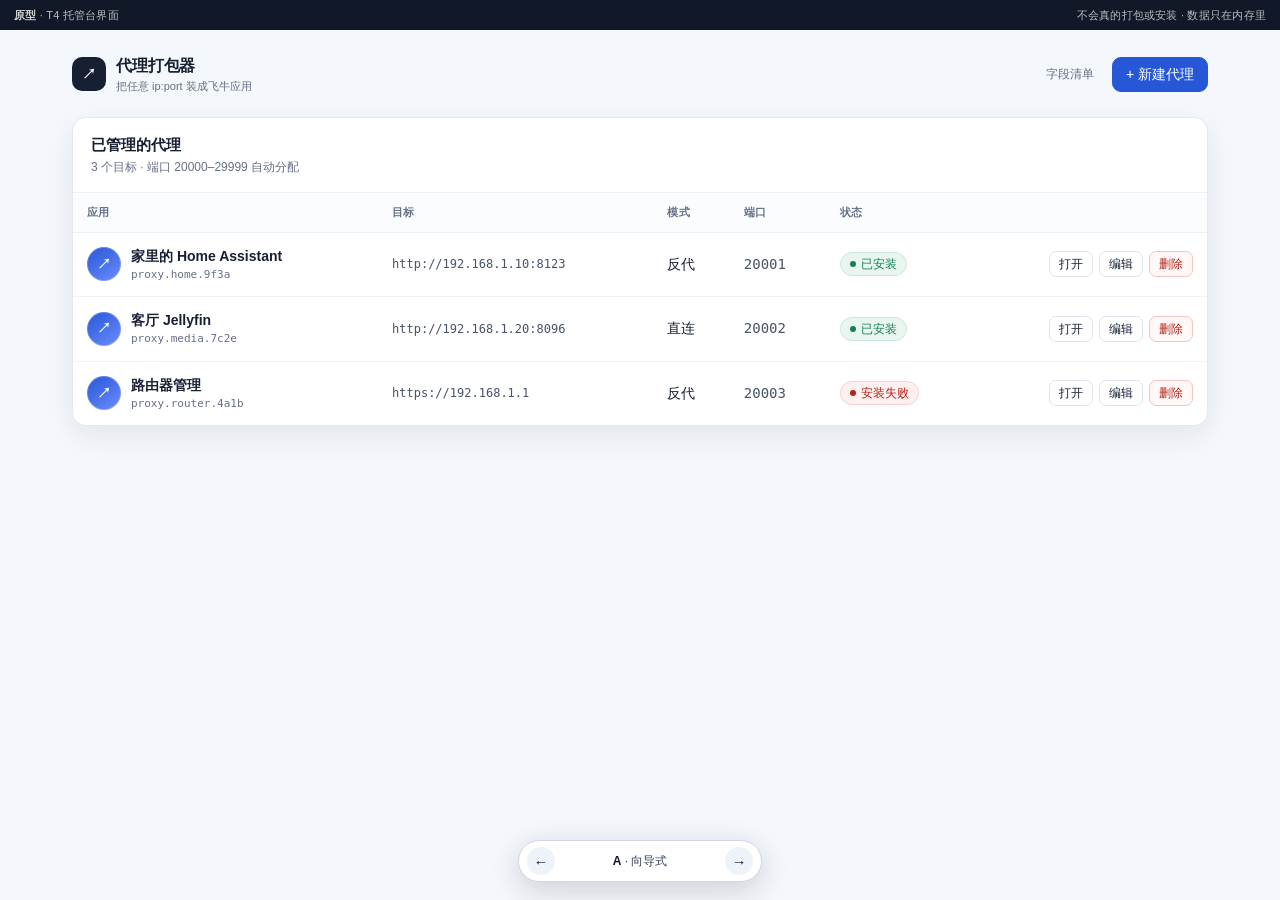
==== prototypes/t4-admin-ui/index.html @ 7cbc6677 "prototype(admin-ui): T4 clickable wireframes" ====
<!doctype html>
<html lang="zh-CN">
<head>
<meta charset="utf-8">
<meta name="viewport" content="width=device-width, initial-scale=1">
<title>T4 · 托管台界面原型</title>
<style>
  :root {
    --ink: #172033;
    --muted: #667085;
    --line: #dfe4ec;
    --blue: #2557d6;
    --blue-soft: #eaf0ff;
    --green: #157f5b;
    --green-soft: #e8f6ef;
    --red: #b42318;
    --red-soft: #fef0ef;
    --amber: #9a6700;
    --amber-soft: #fff7e0;
    --paper: #f7f4ed;
    --radius: 12px;
    --shadow: 0 10px 30px rgba(23, 32, 51, .08);
  }
  * { box-sizing: border-box; }
  html, body { margin: 0; padding: 0; }
  body {
    font-family: -apple-system, BlinkMacSystemFont, "Segoe UI", "PingFang SC", "Microsoft YaHei", sans-serif;
    color: var(--ink);
    background: #f4f7fb;
    padding-top: 30px;
    padding-bottom: 72px;
    font-size: 14px;
    line-height: 1.5;
  }
  button, input, textarea, select { font: inherit; }
  button { cursor: pointer; }
  a { color: var(--blue); }
  .proto-ribbon {
    position: fixed; top: 0; left: 0; right: 0; height: 30px; z-index: 70;
    display: flex; align-items: center; justify-content: space-between;
    padding: 0 14px; background: #111827; color: #e5e7eb;
    font-size: 11px; letter-spacing: .02em;
  }
  .proto-ribbon b { color: #fff; font-weight: 600; }
  .proto-ribbon span { opacity: .8; }
  .icon-preview {
    display: inline-flex; align-items: center; justify-content: center;
    border-radius: 18px; color: #fff; font-weight: 800; font-size: 28px;
    background: linear-gradient(145deg, #2557d6, #6d8cff);
    box-shadow: inset 0 0 0 1px rgba(255,255,255,.22);
    flex: 0 0 auto;
  }
  .status {
    display: inline-flex; align-items: center; gap: 5px;
    border-radius: 999px; padding: 2px 9px; font-size: 12px; white-space: nowrap;
    border: 1px solid transparent;
  }
  .status::before { content: ""; width: 6px; height: 6px; border-radius: 50%; background: currentColor; }
  .status.installed { color: var(--green); background: var(--green-soft); border-color: #c9ead9; }
  .status.generated { color: var(--blue); background: var(--blue-soft); border-color: #d4e0ff; }
  .status.failed { color: var(--red); background: var(--red-soft); border-color: #f6d2cf; }
  .status.running { color: var(--amber); background: var(--amber-soft); border-color: #f1dfa7; }
  .status.uninstalled { color: var(--muted); background: #f1f3f7; border-color: #e1e5ec; }
  .btn {
    display: inline-flex; align-items: center; justify-content: center; gap: 6px;
    border: 1px solid var(--line); background: #fff; color: var(--ink);
    border-radius: 9px; padding: 8px 13px; line-height: 1.2; white-space: nowrap;
  }
  .btn:hover { border-color: #b9c2d2; background: #fafbfe; }
  .btn.primary { background: var(--blue); border-color: var(--blue); color: #fff; }
  .btn.primary:hover { background: #1d47b3; }
  .btn.danger { color: var(--red); border-color: #f3c4c0; background: #fff8f7; }
  .btn.ghost { border-color: transparent; background: transparent; color: var(--muted); }
  .btn.small { padding: 5px 9px; font-size: 12px; border-radius: 7px; }
  .btn:disabled { opacity: .45; cursor: not-allowed; }
  .field { display: flex; flex-direction: column; gap: 6px; margin-bottom: 18px; }
  .field-label { font-size: 13px; font-weight: 650; color: #263248; display: flex; align-items: center; gap: 6px; }
  .field-label em { font-style: normal; font-size: 10px; color: var(--red); background: var(--red-soft); padding: 1px 5px; border-radius: 4px; font-weight: 500; }
  .field-help { font-size: 12px; color: var(--muted); line-height: 1.45; }
  .field-error { font-size: 12px; color: var(--red); line-height: 1.45; }
  .field input[type="text"], .field input[type="search"], .field textarea, .field select {
    width: 100%; border: 1px solid var(--line); border-radius: 9px;
    padding: 10px 11px; background: #fff; color: var(--ink); outline: none;
  }
  .field input:focus, .field textarea:focus, .field select:focus { border-color: #8ba7ef; box-shadow: 0 0 0 3px rgba(37,87,214,.10); }
  .field input:disabled { background: #f5f6f9; color: #687386; }
  .field textarea { min-height: 74px; resize: vertical; }
  .field .input-row { display: flex; gap: 8px; }
  .field .input-row input { flex: 1; }
  .field.invalid input, .field.invalid textarea { border-color: #e7a7a2; background: #fffafa; }
  .check { display: flex; align-items: flex-start; gap: 8px; font-size: 13px; color: #344054; }
  .check input { margin-top: 3px; }
  .mono { font-family: ui-monospace, SFMono-Regular, Menlo, Consolas, monospace; }
  .toast {
    position: fixed; left: 50%; bottom: 92px; transform: translateX(-50%); z-index: 90;
    background: #111827; color: #fff; padding: 9px 14px; border-radius: 9px;
    box-shadow: 0 8px 24px rgba(0,0,0,.22); font-size: 13px; max-width: 80vw;
  }
  .switcher {
    position: fixed; left: 50%; bottom: 18px; transform: translateX(-50%); z-index: 80;
    display: flex; align-items: center; gap: 8px; background: #fff;
    border: 1px solid #cfd6e3; border-radius: 999px; padding: 6px 8px;
    box-shadow: 0 8px 30px rgba(23,32,51,.18); font-size: 12px;
  }
  .switcher button { width: 28px; height: 28px; border-radius: 50%; border: 0; background: #eef2f9; color: #172033; font-size: 15px; line-height: 1; }
  .switcher button:hover { background: #e2e8f4; }
  .switcher .variant-label { min-width: 154px; text-align: center; color: #344054; }
  .switcher .variant-label b { color: #111827; }
  .modal-backdrop {
    position: fixed; inset: 0; z-index: 100; background: rgba(15,23,42,.42);
    display: flex; align-items: center; justify-content: center; padding: 24px;
  }
  .modal {
    width: min(800px, 100%); max-height: min(78vh, 760px); overflow: auto;
    background: #fff; border-radius: 16px; box-shadow: 0 24px 70px rgba(0,0,0,.25);
    padding: 22px 24px 24px;
  }
  .modal h3 { margin: 0 0 4px; font-size: 18px; }
  .modal .modal-sub { color: var(--muted); font-size: 12px; margin-bottom: 16px; }
  .modal table { width: 100%; border-collapse: collapse; font-size: 12.5px; }
  .modal th, .modal td { text-align: left; padding: 8px 8px; border-bottom: 1px solid #edf0f5; vertical-align: top; }
  .modal th { color: #475467; font-weight: 650; background: #fafbfc; position: sticky; top: 0; }
  .modal .close-row { display: flex; justify-content: flex-end; margin-top: 16px; }
  .empty { color: var(--muted); text-align: center; padding: 48px 20px; border: 1px dashed #d5dbe6; border-radius: 12px; background: #fff; }
  .banner {
    display: flex; align-items: flex-start; gap: 9px; padding: 11px 13px;
    background: var(--amber-soft); border: 1px solid #f1dfa7; color: #6b4d00;
    border-radius: 10px; font-size: 12.5px; line-height: 1.5; margin-bottom: 16px;
  }
  .banner.danger { background: var(--red-soft); border-color: #f6d2cf; color: #8f1d14; }
  .banner.info { background: var(--blue-soft); border-color: #d4e0ff; color: #1d3f9e; }
  .section-title { margin: 0 0 4px; font-size: 16px; }
  .section-sub { margin: 0 0 16px; color: var(--muted); font-size: 12.5px; }
  .divider { border: 0; border-top: 1px solid var(--line); margin: 18px 0; }

  /* A: wizard */
  .a-shell { max-width: 1180px; margin: 0 auto; padding: 24px 22px 40px; }
  .a-header { display: flex; align-items: center; justify-content: space-between; gap: 16px; margin-bottom: 22px; }
  .a-brand { display: flex; align-items: center; gap: 10px; }
  .a-brand-mark { width: 34px; height: 34px; border-radius: 10px; background: #172033; color: #fff; display: flex; align-items: center; justify-content: center; font-weight: 800; }
  .a-brand strong { font-size: 16px; letter-spacing: -.01em; }
  .a-brand small { display: block; color: var(--muted); font-size: 11px; }
  .a-actions { display: flex; align-items: center; gap: 8px; }
  .a-card { background: #fff; border: 1px solid #e3e8f0; border-radius: 14px; box-shadow: var(--shadow); overflow: hidden; }
  .a-list-head { display: flex; justify-content: space-between; align-items: center; padding: 16px 18px; border-bottom: 1px solid #edf0f5; }
  .a-list-head h2 { margin: 0; font-size: 15px; }
  .a-list-head p { margin: 2px 0 0; color: var(--muted); font-size: 12px; }
  .a-table { width: 100%; border-collapse: collapse; }
  .a-table th { text-align: left; color: #667085; font-size: 11px; font-weight: 600; letter-spacing: .03em; text-transform: uppercase; padding: 11px 14px; border-bottom: 1px solid #edf0f5; background: #fbfcfe; }
  .a-table td { padding: 13px 14px; border-bottom: 1px solid #f0f2f7; vertical-align: middle; }
  .a-table tr:last-child td { border-bottom: 0; }
  .a-table tr:hover td { background: #fafcff; }
  .a-app { display: flex; align-items: center; gap: 10px; min-width: 190px; }
  .a-app .t { font-weight: 650; }
  .a-app .s { color: var(--muted); font-size: 11px; }
  .a-target { color: #475467; font-size: 12px; }
  .a-port { font-family: ui-monospace, SFMono-Regular, Menlo, Consolas, monospace; color: #475467; }
  .a-row-actions { display: flex; gap: 6px; justify-content: flex-end; }
  .a-wizard { display: grid; grid-template-columns: 190px minmax(0, 1fr) 280px; gap: 18px; align-items: start; }
  .a-steps { padding: 12px 0; }
  .a-step { display: flex; gap: 10px; padding: 9px 10px; border-radius: 9px; color: #7b8496; font-size: 13px; }
  .a-step .num { width: 22px; height: 22px; border-radius: 50%; border: 1px solid #d4dae5; display: flex; align-items: center; justify-content: center; font-size: 11px; flex: 0 0 auto; }
  .a-step.active { background: var(--blue-soft); color: #173a97; font-weight: 650; }
  .a-step.active .num { background: var(--blue); border-color: var(--blue); color: #fff; }
  .a-step.done { color: var(--green); }
  .a-step.done .num { background: var(--green-soft); border-color: #b9e2cf; color: var(--green); }
  .a-step small { display: block; font-weight: 400; color: #98a2b3; font-size: 11px; margin-top: 1px; }
  .a-panel { background: #fff; border: 1px solid #e3e8f0; border-radius: 14px; box-shadow: var(--shadow); overflow: hidden; }
  .a-panel-head { padding: 18px 20px 14px; border-bottom: 1px solid #edf0f5; }
  .a-panel-head h2 { margin: 0; font-size: 18px; letter-spacing: -.015em; }
  .a-panel-head p { margin: 4px 0 0; color: var(--muted); font-size: 12.5px; }
  .a-panel-body { padding: 20px; }
  .a-panel-foot { display: flex; justify-content: space-between; align-items: center; gap: 10px; padding: 14px 20px; border-top: 1px solid #edf0f5; background: #fbfcfe; }
  .a-preview { background: #172033; color: #e5e7eb; border-radius: 14px; padding: 16px; position: sticky; top: 18px; }
  .a-preview h3 { margin: 0 0 2px; font-size: 12px; text-transform: uppercase; letter-spacing: .08em; color: #9ca3af; }
  .a-preview .pv-name { font-size: 16px; font-weight: 650; color: #fff; margin-top: 8px; }
  .a-preview .pv-target { color: #c7d2fe; font-size: 11.5px; word-break: break-all; margin-top: 3px; }
  .a-preview .pv-row { display: flex; justify-content: space-between; gap: 10px; border-top: 1px solid rgba(255,255,255,.10); padding: 9px 0; font-size: 11.5px; }
  .a-preview .pv-row span:first-child { color: #9ca3af; }
  .a-preview .pv-row span:last-child { text-align: right; word-break: break-all; }
  .mode-grid { display: grid; grid-template-columns: 1fr 1fr; gap: 10px; margin-bottom: 18px; }
  .mode-card { text-align: left; border: 1px solid var(--line); background: #fff; border-radius: 11px; padding: 12px; }
  .mode-card strong { display: block; font-size: 13px; margin-bottom: 3px; }
  .mode-card span { display: block; font-size: 11.5px; color: var(--muted); line-height: 1.45; }
  .mode-card.active { border-color: #7c9bf0; background: var(--blue-soft); box-shadow: 0 0 0 2px rgba(37,87,214,.06); }
  .mode-card.active strong { color: #173a97; }
  .test-result { font-size: 12px; margin-top: 7px; }
  .test-result.ok { color: var(--green); }
  .test-result.bad { color: var(--red); }
  .test-result.testing { color: var(--amber); }
  .summary-box { border: 1px solid #e3e8f0; border-radius: 12px; padding: 14px; background: #fbfcfe; }
  .summary-box .sum-row { display: flex; justify-content: space-between; gap: 12px; padding: 6px 0; border-bottom: 1px dashed #e7ebf2; font-size: 12.5px; }
  .summary-box .sum-row:last-child { border-bottom: 0; }
  .summary-box .sum-row span:first-child { color: var(--muted); }
  .summary-box .sum-row span:last-child { text-align: right; word-break: break-all; }
  .job { border: 1px solid #e3e8f0; border-radius: 12px; overflow: hidden; }
  .job-head { padding: 12px 14px; background: #fbfcfe; border-bottom: 1px solid #edf0f5; display: flex; justify-content: space-between; align-items: center; gap: 10px; }
  .job-head strong { font-size: 13px; }
  .job-steps { list-style: none; margin: 0; padding: 10px 14px; }
  .job-steps li { display: flex; gap: 9px; align-items: flex-start; padding: 7px 0; font-size: 12.5px; color: #98a2b3; }
  .job-steps li .dot { width: 18px; height: 18px; border-radius: 50%; border: 1px solid #d4dae5; display: flex; align-items: center; justify-content: center; font-size: 10px; flex: 0 0 auto; margin-top: 1px; }
  .job-steps li.done { color: #344054; }
  .job-steps li.done .dot { background: var(--green-soft); border-color: #b9e2cf; color: var(--green); }
  .job-steps li.active { color: #173a97; font-weight: 600; }
  .job-steps li.active .dot { background: var(--blue); border-color: var(--blue); color: #fff; }
  .job-steps li.failed { color: var(--red); font-weight: 600; }
  .job-steps li.failed .dot { background: var(--red); border-color: var(--red); color: #fff; }
  .job-body { padding: 0 14px 14px; }
  .job-error { background: var(--red-soft); border: 1px solid #f6d2cf; color: #8f1d14; border-radius: 9px; padding: 10px 11px; font-size: 12px; line-height: 1.5; white-space: pre-wrap; }
  .job-success { background: var(--green-soft); border: 1px solid #c9ead9; color: #116149; border-radius: 9px; padding: 10px 11px; font-size: 12px; line-height: 1.5; }
  .job-actions { display: flex; flex-wrap: wrap; gap: 7px; margin-top: 10px; }
  .job-log { margin-top: 10px; font-size: 11.5px; color: var(--muted); }
  .job-log summary { cursor: pointer; }
  .job-log pre { white-space: pre-wrap; background: #f8fafc; border: 1px solid #e8edf4; border-radius: 8px; padding: 8px; max-height: 150px; overflow: auto; }

  /* B: workbench */
  body[data-variant="B"] { background: #f8fafc; }
  .b-shell { min-height: calc(100vh - 102px); display: grid; grid-template-columns: 292px minmax(0, 1fr); }
  .b-side { background: #101827; color: #d1d5db; padding: 18px 14px; display: flex; flex-direction: column; gap: 12px; }
  .b-brand { display: flex; align-items: center; gap: 9px; padding: 0 4px 6px; }
  .b-brand-mark { width: 30px; height: 30px; border-radius: 8px; background: #2557d6; color: #fff; display: flex; align-items: center; justify-content: center; font-weight: 800; font-size: 13px; }
  .b-brand strong { color: #fff; font-size: 14px; }
  .b-brand small { display: block; color: #9ca3af; font-size: 10px; }
  .b-new { width: 100%; border: 1px solid #3b4a63; background: #1f2a3d; color: #fff; border-radius: 8px; padding: 8px 10px; text-align: left; font-size: 13px; }
  .b-new:hover { background: #26344b; }
  .b-search { width: 100%; border: 1px solid #2f3b50; background: #0b1220; color: #e5e7eb; border-radius: 8px; padding: 7px 9px; font-size: 12px; outline: none; }
  .b-search::placeholder { color: #6b7280; }
  .b-list { display: flex; flex-direction: column; gap: 3px; overflow: auto; }
  .b-item { border: 1px solid transparent; background: transparent; color: #d1d5db; text-align: left; border-radius: 8px; padding: 9px; display: flex; gap: 9px; align-items: flex-start; }
  .b-item:hover { background: #172235; }
  .b-item.active { background: #1c2b44; border-color: #36507a; }
  .b-item .t { font-size: 12.5px; color: #f3f4f6; font-weight: 600; line-height: 1.35; }
  .b-item .s { font-size: 10.5px; color: #9ca3af; margin-top: 2px; word-break: break-all; }
  .b-item .status { font-size: 10px; padding: 1px 7px; margin-top: 4px; }
  .b-side-foot { margin-top: auto; color: #6b7280; font-size: 10.5px; padding: 8px 4px 0; border-top: 1px solid #243044; }
  .b-main { min-width: 0; }
  .b-top { height: 58px; border-bottom: 1px solid #e5e9f0; background: #fff; display: flex; align-items: center; justify-content: space-between; gap: 14px; padding: 0 20px; }
  .b-crumb { color: #667085; font-size: 12px; }
  .b-crumb b { color: #172033; }
  .b-top-actions { display: flex; gap: 7px; }
  .b-content { display: grid; grid-template-columns: minmax(0, 1fr) 310px; gap: 22px; padding: 22px; align-items: start; }
  .b-form { background: #fff; border: 1px solid #e5e9f0; border-radius: 12px; padding: 18px 20px 20px; }
  .b-form h2 { margin: 0 0 2px; font-size: 18px; }
  .b-form .sub { margin: 0 0 18px; color: var(--muted); font-size: 12.5px; }
  .b-section { border-top: 1px solid #edf0f5; padding-top: 16px; margin-top: 16px; }
  .b-section:first-of-type { border-top: 0; padding-top: 0; margin-top: 0; }
  .b-section h3 { margin: 0 0 2px; font-size: 13px; letter-spacing: .01em; }
  .b-section p.hint { margin: 0 0 14px; color: var(--muted); font-size: 11.5px; }
  .b-preview { background: #fff; border: 1px solid #e5e9f0; border-radius: 12px; padding: 16px; position: sticky; top: 14px; }
  .b-preview .entry-card { border: 1px solid #e1e6ef; border-radius: 10px; padding: 12px; background: #fbfcfe; }
  .b-preview .entry-card .top { display: flex; gap: 9px; align-items: center; }
  .b-preview .entry-card .name { font-weight: 650; font-size: 13px; }
  .b-preview .entry-card .url { color: var(--muted); font-size: 10.5px; word-break: break-all; margin-top: 6px; }
  .b-preview .meta { margin-top: 12px; font-size: 11.5px; color: #475467; }
  .b-preview .meta div { display: flex; justify-content: space-between; gap: 10px; padding: 5px 0; border-bottom: 1px dashed #e7ebf2; }
  .b-preview .meta div:last-child { border-bottom: 0; }
  .b-preview .meta span:first-child { color: var(--muted); }
  .b-preview .meta span:last-child { text-align: right; word-break: break-all; }
  .b-preview .actions { display: flex; flex-direction: column; gap: 7px; margin-top: 14px; }
  .b-preview .actions .btn { width: 100%; }
  .b-detail { background: #fff; border: 1px solid #e5e9f0; border-radius: 12px; padding: 22px; }
  .b-detail .hero { display: flex; gap: 13px; align-items: flex-start; }
  .b-detail h2 { margin: 0; font-size: 20px; letter-spacing: -.02em; }
  .b-detail .appname { color: var(--muted); font-size: 11.5px; margin-top: 2px; }
  .b-detail .grid { display: grid; grid-template-columns: 1fr 1fr; gap: 12px; margin-top: 20px; }
  .b-detail .kv { border-top: 1px solid #edf0f5; padding-top: 8px; }
  .b-detail .kv .k { color: var(--muted); font-size: 11px; }
  .b-detail .kv .v { font-size: 12.5px; word-break: break-all; margin-top: 2px; }
  .b-detail .detail-actions { display: flex; gap: 7px; margin-top: 20px; flex-wrap: wrap; }

  /* C: document / manifest */
  body[data-variant="C"] { background: var(--paper); }
  .c-shell { max-width: 1240px; margin: 0 auto; padding: 24px 22px 40px; }
  .c-top { display: flex; align-items: flex-end; justify-content: space-between; gap: 16px; border-bottom: 2px solid #1f2937; padding-bottom: 10px; margin-bottom: 18px; }
  .c-top h1 { font-family: Georgia, "Songti SC", "SimSun", serif; font-size: 26px; letter-spacing: -.03em; margin: 0; font-weight: 650; }
  .c-top .kicker { color: #6b7280; font-size: 11px; letter-spacing: .12em; text-transform: uppercase; margin-bottom: 3px; }
  .c-top .meta { color: #6b7280; font-size: 12px; text-align: right; }
  .c-ledger { background: #fffdf8; border: 1px solid #ded7c9; box-shadow: 3px 3px 0 #e7dfd0; margin-bottom: 20px; }
  .c-ledger-head { display: flex; justify-content: space-between; align-items: center; padding: 10px 14px; border-bottom: 1px solid #ded7c9; background: #f3eee3; }
  .c-ledger-head strong { font-family: Georgia, "Songti SC", serif; font-size: 14px; }
  .c-table { width: 100%; border-collapse: collapse; }
  .c-table th { text-align: left; font-size: 10.5px; text-transform: uppercase; letter-spacing: .06em; color: #857b6c; padding: 8px 12px; border-bottom: 1px solid #e7dfd0; }
  .c-table td { padding: 9px 12px; border-bottom: 1px solid #efe9de; font-size: 12px; vertical-align: middle; }
  .c-table tr:last-child td { border-bottom: 0; }
  .c-table tr:hover td { background: #fbf7ee; }
  .c-app { display: flex; align-items: center; gap: 8px; }
  .c-app .t { font-weight: 650; }
  .c-app .s { color: #8a8173; font-size: 10.5px; }
  .c-editor { display: grid; grid-template-columns: minmax(0, 1fr) 390px; gap: 24px; align-items: start; }
  .c-form { background: #fffdf8; border: 1px solid #ded7c9; box-shadow: 3px 3px 0 #e7dfd0; padding: 20px 22px 22px; }
  .c-form h2 { font-family: Georgia, "Songti SC", serif; margin: 0 0 2px; font-size: 22px; letter-spacing: -.02em; }
  .c-form .sub { margin: 0 0 18px; color: #7a7061; font-size: 12.5px; }
  .c-section { border-top: 1px solid #e7dfd0; padding-top: 16px; margin-top: 16px; }
  .c-section:first-of-type { border-top: 0; padding-top: 0; margin-top: 0; }
  .c-section h3 { font-family: Georgia, "Songti SC", serif; margin: 0 0 2px; font-size: 14px; }
  .c-section .hint { margin: 0 0 14px; color: #8a8173; font-size: 11.5px; }
  .c-manifest { position: sticky; top: 14px; }
  .c-tree { background: #172033; color: #d1d5db; border-radius: 10px; padding: 14px; box-shadow: 6px 6px 0 #d8d0c1; }
  .c-tree h3 { margin: 0 0 2px; color: #f9fafb; font-size: 13px; }
  .c-tree .sub { color: #9ca3af; font-size: 10.5px; margin-bottom: 10px; }
  .c-tree pre { margin: 0; white-space: pre-wrap; font-family: ui-monospace, SFMono-Regular, Menlo, Consolas, monospace; font-size: 11px; line-height: 1.6; color: #d1d5db; }
  .c-tree pre .k { color: #93c5fd; }
  .c-tree pre .v { color: #fde68a; }
  .c-tree pre .c { color: #6b7280; }
  .c-tree .actions { display: flex; flex-direction: column; gap: 7px; margin-top: 12px; }
  .c-tree .actions .btn { width: 100%; }
  .c-note { background: #f3eee3; border: 1px solid #ded7c9; padding: 10px 12px; font-size: 11.5px; color: #6b6255; margin-top: 12px; line-height: 1.5; }
  .c-job { margin-top: 14px; }

  @media (max-width: 1060px) {
    .a-wizard { grid-template-columns: 170px minmax(0, 1fr); }
    .a-preview { display: none; }
    .b-content { grid-template-columns: minmax(0, 1fr) 280px; }
    .c-editor { grid-template-columns: minmax(0, 1fr) 340px; }
  }
  @media (max-width: 820px) {
    .a-wizard { grid-template-columns: 1fr; }
    .a-steps { display: flex; overflow: auto; gap: 4px; padding: 0 0 8px; }
    .a-step { white-space: nowrap; }
    .a-step small { display: none; }
    .a-table { display: block; overflow-x: auto; }
    .b-shell { grid-template-columns: 1fr; }
    .b-side { max-height: 264px; }
    .b-content { grid-template-columns: 1fr; }
    .b-preview { position: static; }
    .c-editor { grid-template-columns: 1fr; }
    .c-manifest { position: static; }
    .mode-grid { grid-template-columns: 1fr; }
  }
</style>
</head>
<body>
<div class="proto-ribbon"><span><b>原型</b> · T4 托管台界面</span><span>不会真的打包或安装 · 数据只在内存里</span></div>
<div id="app"></div>
<script>
(function () {
  'use strict';

  var app = document.getElementById('app');
  var VARIANT_LABELS = { A: '向导式', B: '工作台式', C: '清单 / manifest 式' };
  var VARIANT_KEYS = ['A', 'B', 'C'];

  var state = {
    variant: 'A',
    screen: 'list',
    mode: 'create',
    editingId: null,
    selected: null,
    step: 1,
    draft: null,
    job: null,
    test: null,
    showErrors: false,
    advanced: false,
    simulateFail: false,
    search: '',
    showFields: false,
    toast: null,
    nameTouched: false,
    titleTouched: false,
    descTouched: false,
    appnameTouched: false,
    list: [
      {
        appname: 'proxy.home.9f3a',
        display_name: '家里的 Home Assistant',
        desc: '通过代理访问 http://192.168.1.10:8123',
        target: 'http://192.168.1.10:8123',
        mode: 'reverse',
        port: 20001,
        status: 'installed',
        version: '1.0.0',
        title: '家里的 Home Assistant',
        ui_type: 'url',
        all_users: true,
        skip_tls: false,
        updated: '2 小时前'
      },
      {
        appname: 'proxy.media.7c2e',
        display_name: '客厅 Jellyfin',
        desc: '通过代理访问 http://192.168.1.20:8096',
        target: 'http://192.168.1.20:8096',
        mode: 'direct',
        port: 20002,
        status: 'installed',
        version: '1.0.0',
        title: '客厅 Jellyfin',
        ui_type: 'url',
        all_users: true,
        skip_tls: false,
        updated: '昨天'
      },
      {
        appname: 'proxy.router.4a1b',
        display_name: '路由器管理',
        desc: '通过代理访问 https://192.168.1.1',
        target: 'https://192.168.1.1',
        mode: 'reverse',
        port: 20003,
        status: 'failed',
        version: '1.0.0',
        title: '路由器管理',
        ui_type: 'url',
        all_users: true,
        skip_tls: false,
        updated: '3 天前',
        error: '安装步骤失败：appcenter-cli install-local 退出码 1（原型模拟）',
        failedStep: '安装'
      }
    ]
  };

  function esc(value) {
    return String(value == null ? '' : value).replace(/[&<>"']/g, function (c) {
      return { '&': '&amp;', '<': '&lt;', '>': '&gt;', '"': '&quot;', "'": '&#39;' }[c];
    });
  }

  function truncate(value, n) {
    var s = String(value == null ? '' : value);
    return s.length > n ? s.slice(0, n) : s;
  }

  function hex4() {
    return Math.floor(Math.random() * 65536).toString(16).padStart(4, '0');
  }

  function normalizeTarget(raw) {
    var s = String(raw == null ? '' : raw).trim();
    if (!s) return { ok: false, error: '请填写目标地址' };
    if (!/^[a-zA-Z][a-zA-Z0-9+.-]*:\/\//.test(s)) s = 'http://' + s;
    var u;
    try { u = new URL(s); } catch (e) {
      return { ok: false, error: '地址格式不对，示例：http://192.168.1.10:8123' };
    }
    if (u.protocol !== 'http:' && u.protocol !== 'https:') {
      return { ok: false, error: '只支持 http 或 https' };
    }
    if (u.username || u.password) {
      return { ok: false, error: '不要带用户名或密码' };
    }
    if (u.search || u.hash) {
      return { ok: false, error: '只填 origin，不要带 ? 或 #' };
    }
    if (u.pathname !== '/' && u.pathname !== '') {
      return { ok: false, error: '只填 origin，不要带路径' };
    }
    if (!u.hostname) {
      return { ok: false, error: '缺少主机名或 IP' };
    }
    var port = u.port ? Number(u.port) : (u.protocol === 'https:' ? 443 : 80);
    if (!port || port < 1 || port > 65535) {
      return { ok: false, error: '端口需在 1–65535' };
    }
    var hostname = u.hostname;
    var displayHost = hostname;
    if (hostname.indexOf(':') >= 0 && hostname.charAt(0) !== '[') displayHost = '[' + hostname + ']';
    return {
      ok: true,
      value: u.protocol + '//' + u.host,
      protocol: u.protocol,
      hostname: hostname,
      host: u.host,
      port: port,
      portText: String(port),
      displayHost: displayHost
    };
  }

  function slugHost(hostname) {
    var h = String(hostname || '').replace(/^\[|\]$/g, '');
    var s = h.toLowerCase().replace(/[^a-z0-9]+/g, '-').replace(/^-+|-+$/g, '');
    return s.slice(0, 18) || 'target';
  }

  function suggestAppname(target) {
    var p = normalizeTarget(target);
    if (!p.ok) return '';
    var base = 'proxy.' + slugHost(p.hostname) + '.' + p.portText;
    if (base.length > 27) base = base.slice(0, 27).replace(/[._-]+$/g, '');
    return (base + '.' + hex4()).slice(0, 32);
  }

  function defaultName(p) {
    return truncate('代理 · ' + p.host, 32);
  }

  function baseDraft() {
    return {
      appname: '',
      display_name: '',
      desc: '',
      target: '',
      mode: 'reverse',
      port: allocatePort(),
      version: '1.0.0',
      title: '',
      ui_type: 'url',
      all_users: true,
      skip_tls: false
    };
  }

  function allocatePort() {
    var used = {};
    state.list.forEach(function (x) { used[x.port] = true; });
    if (state.draft && state.draft.port) used[state.draft.port] = true;
    var p = 20000;
    while (used[p] && p < 30000) p++;
    return p < 30000 ? p : 20000;
  }

  function appnameError(v) {
    var s = String(v || '').trim();
    if (!s) return '请填写应用标识';
    if (!/^[A-Za-z0-9][A-Za-z0-9._-]{2,31}$/.test(s)) {
      return '3–32 位，字母或数字开头，仅字母数字 . _ -';
    }
    for (var i = 0; i < state.list.length; i++) {
      if (state.list[i].appname === s && state.list[i].appname !== state.editingId) {
        return '已被「' + state.list[i].display_name + '」占用';
      }
    }
    return '';
  }

  function validateDraft(d) {
    var errors = [];
    var p = normalizeTarget(d.target);
    if (!p.ok) errors.push({ field: 'target', msg: p.error });
    if (d.mode !== 'reverse' && d.mode !== 'direct') errors.push({ field: 'mode', msg: '请选择模式' });
    var name = String(d.display_name || '').trim();
    if (!name) errors.push({ field: 'display_name', msg: '请填写应用名称' });
    if (name.length > 32) errors.push({ field: 'display_name', msg: '最多 32 个字符' });
    var ae = appnameError(d.appname);
    if (ae) errors.push({ field: 'appname', msg: ae });
    if (String(d.desc || '').length > 120) errors.push({ field: 'desc', msg: '最多 120 个字符' });
    var title = String(d.title || '').trim();
    if (!title) errors.push({ field: 'title', msg: '请填写入口标题' });
    if (title.length > 32) errors.push({ field: 'title', msg: '最多 32 个字符' });
    if (!/^\d+\.\d+\.\d+$/.test(String(d.version || ''))) errors.push({ field: 'version', msg: '版本形如 1.0.0' });
    if (d.skip_tls && p.ok && p.protocol !== 'https:') errors.push({ field: 'skip_tls', msg: '只有 https 目标需要这个开关' });
    return errors;
  }

  function errorsForStep(step) {
    var all = validateDraft(state.draft);
    if (step === 1) return all.filter(function (e) { return e.field === 'target' || e.field === 'mode'; });
    if (step === 2) return all.filter(function (e) { return e.field === 'display_name' || e.field === 'appname' || e.field === 'desc' || e.field === 'version'; });
    if (step === 3) return all.filter(function (e) { return e.field === 'title' || e.field === 'skip_tls'; });
    return all;
  }

  function errorFor(field) {
    if (!state.showErrors) return '';
    var all = validateDraft(state.draft);
    for (var i = 0; i < all.length; i++) if (all[i].field === field) return all[i].msg;
    return '';
  }

  function fieldClass(field) {
    return errorFor(field) ? 'field invalid' : 'field';
  }

  function statusLabel(status) {
    return {
      installed: '已安装',
      generated: '已生成',
      failed: '安装失败',
      running: '生成中',
      uninstalled: '未安装'
    }[status] || status;
  }

  function modeLabel(mode) {
    return mode === 'direct' ? '直连' : '反代';
  }

  function entryUrl(item) {
    return 'http://nas.local:' + item.port + '/';
  }

  function findItem(id) {
    for (var i = 0; i < state.list.length; i++) if (state.list[i].appname === id) return state.list[i];
    return null;
  }

  function icon(size) {
    return '<span class="icon-preview" style="width:' + size + 'px;height:' + size + 'px;font-size:' + Math.round(size * 0.42) + 'px">↗</span>';
  }

  function textField(label, name, value, help, opts) {
    opts = opts || {};
    var err = errorFor(name);
    return '<label class="' + fieldClass(name) + '">' +
      '<span class="field-label">' + label + (opts.required ? ' <em>必填</em>' : '') + '</span>' +
      '<input type="' + (opts.type || 'text') + '" data-field="' + name + '" value="' + esc(value) + '" placeholder="' + esc(opts.placeholder || '') + '" ' + (opts.disabled ? 'disabled' : '') + ' autocomplete="off">' +
      (help ? '<span class="field-help">' + help + '</span>' : '') +
      (err ? '<span class="field-error">' + esc(err) + '</span>' : '') +
      '</label>';
  }

  function textAreaField(label, name, value, help, opts) {
    opts = opts || {};
    var err = errorFor(name);
    return '<label class="' + fieldClass(name) + '">' +
      '<span class="field-label">' + label + (opts.required ? ' <em>必填</em>' : '') + '</span>' +
      '<textarea data-field="' + name + '" placeholder="' + esc(opts.placeholder || '') + '">' + esc(value) + '</textarea>' +
      (help ? '<span class="field-help">' + help + '</span>' : '') +
      (err ? '<span class="field-error">' + esc(err) + '</span>' : '') +
      '</label>';
  }

  function checkField(label, name, checked, help) {
    return '<label class="check"><input type="checkbox" data-field="' + name + '" ' + (checked ? 'checked' : '') + '><span>' + label + (help ? '<span class="field-help" style="display:block">' + help + '</span>' : '') + '</span></label>';
  }

  function modeCards(d) {
    return '<div class="mode-grid">' +
      '<button type="button" class="mode-card ' + (d.mode === 'reverse' ? 'active' : '') + '" data-action="mode" data-value="reverse">' +
      '<strong>反代模式 · 推荐</strong><span>浏览器只访问飞牛端口，代理转发整站；目标不用暴露到桌面。</span></button>' +
      '<button type="button" class="mode-card ' + (d.mode === 'direct' ? 'active' : '') + '" data-action="mode" data-value="direct">' +
      '<strong>直连模式</strong><span>入口只返回 302，浏览器随后直连目标；目标必须从桌面可达。</span></button>' +
      '</div>';
  }

  function targetBlock(d) {
    var test = state.test;
    var testHtml = '';
    if (test) {
      if (test.status === 'testing') testHtml = '<div class="test-result testing">正在测试目标…（原型模拟）</div>';
      if (test.status === 'ok') testHtml = '<div class="test-result ok">✓ ' + esc(test.msg || '可达') + '（原型模拟；不阻止生成）</div>';
      if (test.status === 'bad') testHtml = '<div class="test-result bad">✕ ' + esc(test.msg || '不可达') + '（不阻止生成）</div>';
    }
    return '<div class="' + fieldClass('target') + '">' +
      '<span class="field-label">目标地址 <em>必填</em></span>' +
      '<div class="input-row"><input type="text" data-field="target" value="' + esc(d.target) + '" placeholder="192.168.1.10:8123 或 http://192.168.1.10:8123" autocomplete="off"><button type="button" class="btn" data-action="test-target">测试目标</button></div>' +
      '<span class="field-help">只填 origin（协议 + 主机 + 端口）；省略协议按 http，省略端口按 80/443。不要带路径、? 或 #。</span>' +
      (errorFor('target') ? '<span class="field-error">' + esc(errorFor('target')) + '</span>' : '') +
      testHtml +
      '</div>';
  }

  function appFields(d, opts) {
    opts = opts || {};
    var locked = opts.locked;
    return textField('应用名称', 'display_name', d.display_name, '显示在飞牛应用中心。默认由目标生成，可改。', { required: true, placeholder: '例如：家里的 Home Assistant' }) +
      textField('应用标识 (appname)', 'appname', d.appname,
        locked ? '已安装应用锁定标识；要换名请用「另存为新应用」。' : '3–32 位，字母或数字开头，仅字母数字 . _ -；建议保留自动生成的 proxy.&lt;host&gt;.&lt;4hex&gt;。',
        { required: true, disabled: locked, placeholder: 'proxy.home.9f3a' }) +
      textAreaField('描述', 'desc', d.desc, '可选，最多 120 字；默认“通过代理访问 &lt;target&gt;”。', { placeholder: '通过代理访问 http://192.168.1.10:8123' }) +
      advancedToggle() +
      (state.advanced ? '<div class="summary-box" style="margin-bottom:16px">' +
        textField('版本', 'version', d.version, 'manifest.version；默认 1.0.0。', { placeholder: '1.0.0' }) +
        '<div class="field"><span class="field-label">图标</span><div style="display:flex;align-items:center;gap:10px">' + icon(44) + '<span class="field-help">v1 使用内置默认图标；自定义上传 / 抓 favicon 不在本轮。</span></div></div>' +
        '</div>' : '');
  }

  function entryFields(d) {
    var p = normalizeTarget(d.target);
    var skipHelp = p.ok && p.protocol === 'https:' ? '自签证书可开；默认关闭。' : '仅 https 目标可用。';
    return textField('入口标题', 'title', d.title, '显示在飞牛入口卡片上；默认跟随应用名称。', { required: true, placeholder: '家里的 Home Assistant' }) +
      '<div class="summary-box" style="margin-bottom:16px">' +
      '<div class="sum-row"><span>入口路径</span><span class="mono">/</span></div>' +
      '<div class="sum-row"><span>入口类型</span><span>新标签页（url）· v1 固定</span></div>' +
      '<div class="sum-row"><span>访问地址</span><span class="mono">' + esc('http://nas.local:' + d.port + '/') + '</span></div>' +
      '</div>' +
      checkField('所有用户可见（allUsers）', 'all_users', d.all_users, '只控制应用中心可见性，不是鉴权；代理默认开。') +
      '<div style="height:14px"></div>' +
      (state.advanced ? '<div class="summary-box">' +
        checkField('跳过目标证书校验', 'skip_tls', d.skip_tls, skipHelp) +
        '<div class="field-help" style="margin-top:8px">超时、Host、Cookie、WebSocket 等按 T5 默认值，不在界面逐项暴露。</div>' +
        '</div>' : '');
  }

  function advancedToggle() {
    return '<button type="button" class="btn ghost small" data-action="toggle-advanced">' + (state.advanced ? '收起高级字段 ▴' : '高级字段 ▾') + '</button>';
  }

  function summaryBox(d) {
    var p = normalizeTarget(d.target);
    return '<div class="summary-box">' +
      '<div class="sum-row"><span>应用标识</span><span class="mono">' + esc(d.appname || '—') + '</span></div>' +
      '<div class="sum-row"><span>目标</span><span class="mono">' + esc(p.ok ? p.value : (d.target || '—')) + '</span></div>' +
      '<div class="sum-row"><span>模式</span><span>' + esc(modeLabel(d.mode)) + '</span></div>' +
      '<div class="sum-row"><span>端口</span><span class="mono">' + esc(d.port) + '</span></div>' +
      '<div class="sum-row"><span>入口</span><span class="mono">' + esc('http://nas.local:' + d.port + '/') + '</span></div>' +
      '<div class="sum-row"><span>预计包体</span><span>约 12.4 MB</span></div>' +
      '</div>';
  }

  function startPanel(d) {
    var edit = state.mode === 'edit';
    return '<div class="summary-box" style="margin-bottom:14px">' + summaryBox(d) + '</div>' +
      '<label class="check" style="margin-bottom:12px"><input type="checkbox" data-field="simulate_fail" ' + (state.simulateFail ? 'checked' : '') + '><span>演示安装失败 <span class="field-help" style="display:block">原型专用：勾选后停在“安装”步骤，展示失败反馈。</span></span></label>' +
      '<div style="display:flex;gap:8px;flex-wrap:wrap">' +
      '<button type="button" class="btn primary" data-action="generate">' + (edit ? '保存并重装' : '生成并安装') + '</button>' +
      '<button type="button" class="btn" data-action="generate-only">仅生成 fpk</button>' +
      '</div>' +
      '<div class="field-help" style="margin-top:9px">生成会写 appname / manifest / config.json；安装走 appcenter-cli。具体参数由 T2 / V1 定。</div>';
  }

  function jobSteps(j) {
    return '<ol class="job-steps">' + j.steps.map(function (s, i) {
      var cls = '';
      var mark = String(i + 1);
      if (j.status === 'failed' && i === j.current) { cls = 'failed'; mark = '×'; }
      else if (i < j.current || (j.status === 'done' && i <= j.current)) { cls = 'done'; mark = '✓'; }
      else if (i === j.current && j.status === 'running') { cls = 'active'; mark = '…'; }
      return '<li class="' + cls + '"><span class="dot">' + mark + '</span><span>' + esc(s) + '</span></li>';
    }).join('') + '</ol>';
  }

  function jobHTML(j, d) {
    var body = '';
    if (j.status === 'running') {
      body += '<div class="field-help">正在执行第 ' + (j.current + 1) + ' / ' + j.steps.length + ' 步…</div>';
    } else if (j.status === 'done') {
      var installed = j.install;
      body += '<div class="job-success"><strong>' + (installed ? '已安装到飞牛' : 'fpk 已生成') + '</strong><br>' +
        (installed ? '入口：<span class="mono">' + esc(entryUrl({ port: d.port })) + '</span>' : '安装包已生成，尚未安装。') +
        '</div>' +
        '<div class="job-actions">' +
        (installed ? '<button type="button" class="btn primary small" data-action="open-entry">打开入口</button>' : '') +
        '<button type="button" class="btn small" data-action="download">下载 fpk</button>' +
        '<button type="button" class="btn small" data-action="back">返回列表</button>' +
        '</div>';
    } else if (j.status === 'failed') {
      body += '<div class="job-error"><strong>停在：' + esc(j.steps[j.current]) + '</strong><br>' + esc(j.error || '未知错误') + '</div>' +
        '<div class="job-actions">' +
        '<button type="button" class="btn primary small" data-action="retry">重试安装</button>' +
        '<button type="button" class="btn small" data-action="download">下载 fpk</button>' +
        '<button type="button" class="btn small" data-action="copy-log">复制日志</button>' +
        '<button type="button" class="btn ghost small" data-action="back">返回列表</button>' +
        '</div>';
    }
    var log = j.log && j.log.length ? '<details class="job-log"><summary>执行日志（' + j.log.length + ' 行）</summary><pre>' + esc(j.log.join('\n')) + '</pre></details>' : '';
    return '<div class="job"><div class="job-head"><strong>' + (j.install ? '生成并安装' : '仅生成 fpk') + '</strong><span class="status ' + (j.status === 'done' ? 'installed' : j.status === 'failed' ? 'failed' : 'running') + '">' + (j.status === 'done' ? (j.install ? '已安装' : '已生成') : j.status === 'failed' ? '失败' : '执行中') + '</span></div>' +
      jobSteps(j) + '<div class="job-body">' + body + log + '</div></div>';
  }

  function fieldsModalHTML() {
    if (!state.showFields) return '';
    return '<div class="modal-backdrop" data-action="close-fields"><div class="modal">' +
      '<h3>字段清单与默认值</h3><div class="modal-sub">T4 原型用来讨论；不是最终实现。</div>' +
      '<table><thead><tr><th>字段</th><th>必填</th><th>默认 / 说明</th></tr></thead><tbody>' +
      '<tr><td>目标地址</td><td>是</td><td>origin（协议 + 主机 + 端口）；省略协议按 http；拒绝 path/query/#。目标测试只提示，不阻止生成。</td></tr>' +
      '<tr><td>模式</td><td>是</td><td>反代（默认）/ 直连。直连入口 302，后续由浏览器直连目标。</td></tr>' +
      '<tr><td>应用名称 display_name</td><td>是</td><td>默认「代理 · host:port」，最多 32 字。</td></tr>' +
      '<tr><td>应用标识 appname</td><td>是</td><td>建议 proxy.&lt;host&gt;.&lt;4hex&gt;；3–32 位，^[A-Za-z0-9][A-Za-z0-9._-]*$；首次安装后锁定。</td></tr>' +
      '<tr><td>描述 desc</td><td>否</td><td>默认「通过代理访问 &lt;target&gt;」；最多 120 字。</td></tr>' +
      '<tr><td>版本 version</td><td>高级</td><td>默认 1.0.0；manifest.version。</td></tr>' +
      '<tr><td>入口标题 title</td><td>是</td><td>默认跟随 display_name；最多 32 字。</td></tr>' +
      '<tr><td>入口路径 path</td><td>固定</td><td>/，只读；v1 不做子路径。</td></tr>' +
      '<tr><td>入口类型 ui_type</td><td>固定</td><td>url（新标签页）；v1 不做桌面 iframe。</td></tr>' +
      '<tr><td>allUsers</td><td>否</td><td>默认开；只控制应用中心可见性，不是鉴权。</td></tr>' +
      '<tr><td>跳过目标证书校验</td><td>高级</td><td>默认关；仅 https 目标可用。</td></tr>' +
      '<tr><td>端口</td><td>自动</td><td>20000–29999 自动分配，只读展示；不写 config.json。</td></tr>' +
      '<tr><td>图标</td><td>否</td><td>v1 内置默认；不支持上传。</td></tr>' +
      '<tr><td>隐藏字段</td><td>—</td><td>file_types、no_display、control.*、install_volume、逐应用超时 / 认证：v1 不暴露。</td></tr>' +
      '<tr><td>列表</td><td>—</td><td>名称、appname、目标、模式、端口、状态、入口、操作；v1 不做实时健康检查。</td></tr>' +
      '<tr><td>编辑</td><td>—</td><td>appname 锁定；保存 = 重新生成并重装；可另存为新应用。</td></tr>' +
      '</tbody></table>' +
      '<div class="close-row"><button type="button" class="btn" data-action="close-fields">关闭</button></div>' +
      '</div></div>';
  }

  function switcherHTML() {
    return '<div class="switcher" role="navigation" aria-label="原型变体切换">' +
      '<button type="button" data-action="prev-variant" title="上一个变体（←）">←</button>' +
      '<span class="variant-label"><b>' + state.variant + '</b> · ' + VARIANT_LABELS[state.variant] + '</span>' +
      '<button type="button" data-action="next-variant" title="下一个变体（→）">→</button>' +
      '</div>';
  }

  function toastHTML() {
    return state.toast ? '<div class="toast">' + esc(state.toast) + '</div>' : '';
  }

  function listActions(item) {
    return '<div class="a-row-actions">' +
      '<button type="button" class="btn small" data-action="open-entry" data-id="' + esc(item.appname) + '">打开</button>' +
      '<button type="button" class="btn small" data-action="edit" data-id="' + esc(item.appname) + '">编辑</button>' +
      '<button type="button" class="btn small danger" data-action="delete" data-id="' + esc(item.appname) + '">删除</button>' +
      '</div>';
  }

  function fieldsButton() {
    return '<button type="button" class="btn ghost small" data-action="fields">字段清单</button>';
  }

  function renderA() {
    var d = state.draft;
    if (state.screen === 'list') {
      return '<div class="a-shell">' +
        '<header class="a-header"><div class="a-brand"><span class="a-brand-mark">↗</span><div><strong>代理打包器</strong><small>把任意 ip:port 装成飞牛应用</small></div></div>' +
        '<div class="a-actions">' + fieldsButton() + '<button type="button" class="btn primary" data-action="new">+ 新建代理</button></div></header>' +
        '<section class="a-card"><div class="a-list-head"><div><h2>已管理的代理</h2><p>' + state.list.length + ' 个目标 · 端口 20000–29999 自动分配</p></div></div>' +
        '<table class="a-table"><thead><tr><th>应用</th><th>目标</th><th>模式</th><th>端口</th><th>状态</th><th></th></tr></thead><tbody>' +
        (state.list.length ? state.list.map(function (item) {
          return '<tr><td><div class="a-app">' + icon(34) + '<div><div class="t">' + esc(item.display_name) + '</div><div class="s mono">' + esc(item.appname) + '</div></div></div></td>' +
            '<td class="a-target mono">' + esc(item.target) + '</td>' +
            '<td>' + esc(modeLabel(item.mode)) + '</td>' +
            '<td class="a-port">' + esc(item.port) + '</td>' +
            '<td><span class="status ' + esc(item.status) + '">' + esc(statusLabel(item.status)) + '</span></td>' +
            '<td>' + listActions(item) + '</td></tr>';
        }).join('') : '<tr><td colspan="6"><div class="empty">还没有代理。点右上角新建一个。</div></td></tr>') +
        '</tbody></table></section></div>';
    }
    var steps = ['目标', '应用信息', '入口与模式', '生成 / 安装'];
    var stepBody = '';
    if (state.step === 1) stepBody = '<h2>先填目标和模式</h2><p class="section-sub">目标是一个 origin；代理会把它变成一个飞牛应用入口。</p>' + modeCards(d) + targetBlock(d) + '<div class="banner info">目标测试只做提示，不阻止生成：目标暂时离线也可以先打包。</div>';
    if (state.step === 2) stepBody = '<h2>应用信息</h2><p class="section-sub">这些字段会写进 manifest 和入口配置。</p>' + appFields(d, { locked: state.mode === 'edit' });
    if (state.step === 3) stepBody = '<h2>入口与安全</h2><p class="section-sub">v1 一个应用一个入口；入口固定新标签页。</p>' + entryFields(d);
    if (state.step === 4) stepBody = '<h2>生成并安装</h2><p class="section-sub">确认后生成 fpk，并调用 appcenter-cli 安装。</p>' + (state.job ? jobHTML(state.job, d) : startPanel(d));
    var editBanner = state.mode === 'edit' ? '<div class="banner">正在编辑「' + esc(d.display_name || d.appname) + '」：应用标识锁定。保存会重新生成并重装，不会新建。要保留旧应用请用「另存为新应用」。</div>' : '';
    var failedBanner = state.mode === 'edit' && findItem(state.editingId) && findItem(state.editingId).status === 'failed' && !state.job ? '<div class="banner danger"><strong>上次安装失败：</strong>' + esc(findItem(state.editingId).error || '') + '</div>' : '';
    return '<div class="a-shell">' +
      '<header class="a-header"><div class="a-brand"><span class="a-brand-mark">↗</span><div><strong>' + (state.mode === 'edit' ? '编辑代理' : '新建代理') + '</strong><small>代理打包器</small></div></div>' +
      '<div class="a-actions">' + fieldsButton() + '<button type="button" class="btn" data-action="back">返回列表</button></div></header>' +
      '<div class="a-wizard"><aside class="a-steps">' + steps.map(function (s, i) {
        var cls = i + 1 === state.step ? 'active' : i + 1 < state.step ? 'done' : '';
        return '<div class="a-step ' + cls + '"><span class="num">' + (i + 1 < state.step ? '✓' : i + 1) + '</span><span>' + s + '<small>' + ['目标 origin', '名称与标识', '入口与可见性', '生成与结果'][i] + '</small></span></div>';
      }).join('') + '</aside>' +
      '<section class="a-panel"><div class="a-panel-head"><h2>' + steps[state.step - 1] + '</h2><p>第 ' + state.step + ' / 4 步</p></div><div class="a-panel-body">' + editBanner + failedBanner + stepBody + '</div>' +
      '<div class="a-panel-foot"><div><button type="button" class="btn ghost" data-action="back">取消</button>' + (state.mode === 'edit' ? ' <button type="button" class="btn ghost" data-action="clone">另存为新应用</button>' : '') + '</div><div style="display:flex;gap:8px">' +
      (state.step > 1 ? '<button type="button" class="btn" data-action="prev-step">上一步</button>' : '') +
      (state.step < 4 ? '<button type="button" class="btn primary" data-action="next-step">下一步</button>' : '') +
      '</div></div></section>' +
      '<aside class="a-preview"><h3>将生成的入口</h3><div class="pv-name">' + esc(d.display_name || '未命名') + '</div><div class="pv-target">' + esc(d.target || '尚未填写目标') + '</div>' +
      '<div class="pv-row"><span>appname</span><span class="mono">' + esc(d.appname || '—') + '</span></div>' +
      '<div class="pv-row"><span>模式</span><span>' + esc(modeLabel(d.mode)) + '</span></div>' +
      '<div class="pv-row"><span>端口</span><span class="mono">' + esc(d.port) + '</span></div>' +
      '<div class="pv-row"><span>入口</span><span class="mono">' + esc('http://nas.local:' + d.port + '/') + '</span></div>' +
      '</aside></div></div>';
  }

  function bSidebar() {
    var q = state.search.trim().toLowerCase();
    var items = state.list.filter(function (x) {
      if (!q) return true;
      return (x.display_name + ' ' + x.appname + ' ' + x.target).toLowerCase().indexOf(q) >= 0;
    });
    return '<aside class="b-side"><div class="b-brand"><span class="b-brand-mark">↗</span><div><strong>代理打包器</strong><small>workbench</small></div></div>' +
      '<button type="button" class="b-new" data-action="new">+ 新建代理</button>' +
      '<input class="b-search" data-field="search" value="' + esc(state.search) + '" placeholder="搜索名称 / 目标 / appname">' +
      '<div class="b-list">' + (items.length ? items.map(function (item) {
        return '<button type="button" class="b-item ' + (state.selected === item.appname ? 'active' : '') + '" data-action="select" data-id="' + esc(item.appname) + '">' + icon(30) +
          '<span style="min-width:0"><span class="t">' + esc(item.display_name) + '</span><span class="s mono">' + esc(item.target) + '</span><span class="status ' + esc(item.status) + '">' + esc(statusLabel(item.status)) + '</span></span></button>';
      }).join('') : '<div class="empty" style="padding:24px 10px;background:transparent;border-color:#2f3b50;color:#9ca3af">没有匹配项</div>') + '</div>' +
      '<div class="b-side-foot">' + state.list.length + ' 个目标 · v1 不做实时健康检查</div></aside>';
  }

  function bDetail() {
    var item = findItem(state.selected) || state.list[0];
    if (!item) return '<div class="b-content"><div class="empty">选择左侧应用，或新建一个代理。</div></div>';
    return '<div class="b-content"><div class="b-detail">' +
      '<div class="hero">' + icon(56) + '<div><h2>' + esc(item.display_name) + '</h2><div class="appname mono">' + esc(item.appname) + '</div><div style="margin-top:7px"><span class="status ' + esc(item.status) + '">' + esc(statusLabel(item.status)) + '</span></div></div></div>' +
      (item.status === 'failed' ? '<div class="banner danger" style="margin-top:16px"><strong>上次安装失败：</strong>' + esc(item.error || '') + '</div>' : '') +
      '<div class="grid">' +
      '<div class="kv"><div class="k">目标</div><div class="v mono">' + esc(item.target) + '</div></div>' +
      '<div class="kv"><div class="k">模式</div><div class="v">' + esc(modeLabel(item.mode)) + '</div></div>' +
      '<div class="kv"><div class="k">端口</div><div class="v mono">' + esc(item.port) + '</div></div>' +
      '<div class="kv"><div class="k">入口</div><div class="v mono">' + esc(entryUrl(item)) + '</div></div>' +
      '<div class="kv"><div class="k">allUsers</div><div class="v">' + (item.all_users ? '所有用户可见' : '仅管理员') + '</div></div>' +
      '<div class="kv"><div class="k">最近更新</div><div class="v">' + esc(item.updated || '—') + '</div></div>' +
      '</div>' +
      '<div class="detail-actions"><button type="button" class="btn primary" data-action="edit" data-id="' + esc(item.appname) + '">编辑</button>' +
      '<button type="button" class="btn" data-action="open-entry" data-id="' + esc(item.appname) + '" ' + (item.status === 'installed' ? '' : 'disabled') + '>打开入口</button>' +
      '<button type="button" class="btn danger" data-action="delete" data-id="' + esc(item.appname) + '">删除</button></div>' +
      '</div><aside class="b-preview"><div class="entry-card"><div class="top">' + icon(34) + '<div><div class="name">' + esc(item.title || item.display_name) + '</div><div class="url mono">' + esc(entryUrl(item)) + '</div></div></div></div>' +
      '<div class="meta"><div><span>appname</span><span class="mono">' + esc(item.appname) + '</span></div><div><span>目标</span><span class="mono">' + esc(item.target) + '</span></div><div><span>模式</span><span>' + esc(modeLabel(item.mode)) + '</span></div></div>' +
      '<div class="actions"><button type="button" class="btn primary" data-action="edit" data-id="' + esc(item.appname) + '">编辑 / 重装</button></div></aside></div>';
  }

  function bForm() {
    var d = state.draft;
    var edit = state.mode === 'edit';
    var locked = edit;
    var item = state.editingId ? findItem(state.editingId) : null;
    var editBanner = edit ? '<div class="banner">编辑「' + esc(d.display_name || d.appname) + '」：appname 锁定；保存 = 重新生成并重装。<button type="button" class="btn ghost small" data-action="clone" style="margin-left:6px">另存为新应用</button></div>' : '';
    var failBanner = item && item.status === 'failed' && !state.job ? '<div class="banner danger"><strong>上次安装失败：</strong>' + esc(item.error || '') + '</div>' : '';
    return '<div class="b-content"><div class="b-form">' + editBanner + failBanner +
      '<h2>' + (edit ? '编辑代理' : '新建代理') + '</h2><p class="sub">一个目标 → 一个 fpk → 一个入口。所有字段一次填完。</p>' +
      '<section class="b-section"><h3>目标</h3><p class="hint">只收 origin；目标测试不阻止生成。</p>' + modeCards(d) + targetBlock(d) + '</section>' +
      '<section class="b-section"><h3>应用</h3><p class="hint">写进 manifest 与入口配置。</p>' + appFields(d, { locked: locked }) + '</section>' +
      '<section class="b-section"><h3>入口</h3><p class="hint">v1 固定新标签页；allUsers 只控制可见性。</p>' + entryFields(d) + '</section>' +
      (state.job ? '<section class="b-section"><h3>结果</h3>' + jobHTML(state.job, d) + '</section>' : '') +
      '<div style="display:flex;gap:8px;margin-top:18px;flex-wrap:wrap"><button type="button" class="btn" data-action="back">取消</button>' +
      (edit ? '<button type="button" class="btn" data-action="clone">另存为新应用</button>' : '') +
      '<button type="button" class="btn primary" data-action="generate">' + (edit ? '保存并重装' : '生成并安装') + '</button>' +
      '<button type="button" class="btn" data-action="generate-only">仅生成 fpk</button></div>' +
      '</div><aside class="b-preview"><div class="entry-card"><div class="top">' + icon(34) + '<div><div class="name">' + esc(d.title || d.display_name || '未命名') + '</div><div class="url mono">' + esc('http://nas.local:' + d.port + '/') + '</div></div></div></div>' +
      '<div class="meta"><div><span>appname</span><span class="mono">' + esc(d.appname || '—') + '</span></div><div><span>目标</span><span class="mono">' + esc(d.target || '—') + '</span></div><div><span>模式</span><span>' + esc(modeLabel(d.mode)) + '</span></div><div><span>端口</span><span class="mono">' + esc(d.port) + '</span></div></div>' +
      '<div class="actions"><button type="button" class="btn primary" data-action="generate">' + (edit ? '保存并重装' : '生成并安装') + '</button><button type="button" class="btn" data-action="generate-only">仅生成 fpk</button></div>' +
      '<div class="field-help" style="margin-top:9px">安装链参数由 T2 / V1 定；这里只演示交互。</div></aside></div>';
  }

  function renderB() {
    var main;
    if (state.screen === 'edit') main = bForm();
    else main = bDetail();
    var title = state.screen === 'edit' ? (state.mode === 'edit' ? '编辑代理' : '新建代理') : '应用详情';
    return '<div class="b-shell">' + bSidebar() + '<main class="b-main"><div class="b-top"><div class="b-crumb">工作台 / <b>' + esc(title) + '</b></div><div class="b-top-actions">' + fieldsButton() + '<button type="button" class="btn small" data-action="back">列表</button><button type="button" class="btn primary small" data-action="new">+ 新建</button></div></div>' + main + '</main></div>';
  }

  function cList() {
    return '<section class="c-ledger"><div class="c-ledger-head"><strong>已管理的代理</strong><span style="font-size:11px;color:#8a8173">' + state.list.length + ' 个目标 · 端口 20000–29999</span></div>' +
      '<table class="c-table"><thead><tr><th>应用</th><th>目标</th><th>模式</th><th>端口</th><th>状态</th><th></th></tr></thead><tbody>' +
      (state.list.length ? state.list.map(function (item) {
        return '<tr><td><div class="c-app">' + icon(28) + '<div><div class="t">' + esc(item.display_name) + '</div><div class="s mono">' + esc(item.appname) + '</div></div></div></td>' +
          '<td class="mono">' + esc(item.target) + '</td><td>' + esc(modeLabel(item.mode)) + '</td><td class="mono">' + esc(item.port) + '</td>' +
          '<td><span class="status ' + esc(item.status) + '">' + esc(statusLabel(item.status)) + '</span></td>' +
          '<td>' + listActions(item) + '</td></tr>';
      }).join('') : '<tr><td colspan="6"><div class="empty">还没有代理。</div></td></tr>') +
      '</tbody></table></section>';
  }

  function manifestText(d) {
    var p = normalizeTarget(d.target);
    var target = p.ok ? p.value : '<未填目标>';
    return [
      'appname = ' + (d.appname || '<未填>'),
      'version = ' + (d.version || '1.0.0'),
      'display_name = ' + (d.display_name || '<未填>'),
      'platform = x86',
      'source = thirdparty',
      'maintainer = fnos_daili',
      'distributor = fnos_daili',
      'os_min_version = 0.9.0',
      'install_type = root',
      'desktop_uidir = ui',
      'desktop_applaunchname = ' + (d.appname || '<未填>') + '.main',
      'service_port = ' + d.port,
      'checkport = false',
      'checksum = <md5(app.tgz)>'
    ].join('\n') + '\n\n# app/config.json\nmode = ' + d.mode + '\ntarget = ' + target;
  }

  function cManifest(d) {
    var text = manifestText(d);
    var lines = text.split('\n').map(function (line) {
      if (/^(#|\s*$)/.test(line)) return '<span class="c">' + esc(line) + '</span>';
      var i = line.indexOf(' = ');
      if (i < 0) return esc(line);
      return '<span class="k">' + esc(line.slice(0, i)) + '</span><span class="c"> = </span><span class="v">' + esc(line.slice(i + 3)) + '</span>';
    }).join('\n');
    return '<aside class="c-manifest"><div class="c-tree"><h3>将生成的包</h3><div class="sub">manifest + app.tgz · 约 12.4 MB</div><pre>' + lines + '</pre>' +
      '<div class="actions"><button type="button" class="btn primary" data-action="generate">' + (state.mode === 'edit' ? '保存并重装' : '生成并安装') + '</button><button type="button" class="btn" data-action="generate-only">仅生成 fpk</button></div></div>' +
      (state.job ? '<div class="c-job">' + jobHTML(state.job, d) + '</div>' : '') +
      '<div class="c-note">appname 一旦安装就锁定；改目标 = 重新生成并重装，不是新建。要并行保留旧应用，用「另存为新应用」。</div></aside>';
  }

  function cForm() {
    var d = state.draft;
    var edit = state.mode === 'edit';
    var item = state.editingId ? findItem(state.editingId) : null;
    var editBanner = edit ? '<div class="banner">编辑「' + esc(d.display_name || d.appname) + '」：appname 锁定；保存会重新生成并重装。<button type="button" class="btn ghost small" data-action="clone" style="margin-left:6px">另存为新应用</button></div>' : '';
    var failBanner = item && item.status === 'failed' && !state.job ? '<div class="banner danger"><strong>上次安装失败：</strong>' + esc(item.error || '') + '</div>' : '';
    return '<div class="c-editor"><div class="c-form">' + editBanner + failBanner +
      '<h2>' + (edit ? '编辑代理' : '新建代理') + '</h2><p class="sub">按顺序填完；右侧实时生成 manifest 预览。</p>' +
      '<section class="c-section"><h3>1. 目标</h3><p class="hint">origin；测试只提示，不阻止生成。</p>' + modeCards(d) + targetBlock(d) + '</section>' +
      '<section class="c-section"><h3>2. 应用</h3><p class="hint">写进 manifest。</p>' + appFields(d, { locked: edit }) + '</section>' +
      '<section class="c-section"><h3>3. 入口</h3><p class="hint">v1 固定新标签页。</p>' + entryFields(d) + '</section>' +
      '<div style="display:flex;gap:8px;margin-top:18px;flex-wrap:wrap"><button type="button" class="btn" data-action="back">取消</button>' + (edit ? '<button type="button" class="btn" data-action="clone">另存为新应用</button>' : '') + '</div>' +
      '</div>' + cManifest(d) + '</div>';
  }

  function renderC() {
    return '<div class="c-shell"><header class="c-top"><div><div class="kicker">fnos_daili / proxy bundler</div><h1>代理打包器</h1></div><div class="meta">' + fieldsButton() + ' <button type="button" class="btn small" data-action="new">+ 新建代理</button></div></header>' +
      cList() +
      (state.screen === 'edit' ? cForm() : '') +
      '</div>';
  }

  function render(resetScroll) {
    var active = document.activeElement;
    var focusField = active && active.getAttribute ? active.getAttribute('data-field') : null;
    var selStart = active && active.selectionStart;
    var selEnd = active && active.selectionEnd;
    var y = window.scrollY;
    var html;
    if (state.variant === 'B') html = renderB();
    else if (state.variant === 'C') html = renderC();
    else html = renderA();
    app.innerHTML = html + switcherHTML() + fieldsModalHTML() + toastHTML();
    document.body.setAttribute('data-variant', state.variant);
    if (focusField) {
      var el = app.querySelector('[data-field="' + focusField + '"]');
      if (el) {
        el.focus();
        if (selStart != null && el.setSelectionRange) {
          try { el.setSelectionRange(selStart, selEnd); } catch (e) {}
        }
      }
    }
    if (resetScroll) window.scrollTo(0, 0);
    else window.scrollTo(0, y);
  }

  function setVariant(v) {
    if (VARIANT_KEYS.indexOf(v) < 0) v = 'A';
    state.variant = v;
    try {
      var u = new URL(location.href);
      u.searchParams.set('variant', v);
      history.replaceState(null, '', u);
    } catch (e) {}
    render(true);
  }

  function cycleVariant(delta) {
    var i = VARIANT_KEYS.indexOf(state.variant);
    setVariant(VARIANT_KEYS[(i + delta + VARIANT_KEYS.length) % VARIANT_KEYS.length]);
  }

  function toast(msg) {
    state.toast = msg;
    render();
    var current = msg;
    setTimeout(function () {
      if (state.toast === current) {
        state.toast = null;
        render();
      }
    }, 1900);
  }

  function openNew() {
    state.screen = 'edit';
    state.mode = 'create';
    state.editingId = null;
    state.step = 1;
    state.draft = baseDraft();
    state.job = null;
    state.test = null;
    state.showErrors = false;
    state.advanced = false;
    state.simulateFail = false;
    state.nameTouched = false;
    state.titleTouched = false;
    state.descTouched = false;
    state.appnameTouched = false;
    render(true);
  }

  function openEdit(id) {
    var item = findItem(id);
    if (!item) return;
    state.screen = 'edit';
    state.mode = 'edit';
    state.editingId = id;
    state.selected = id;
    state.step = 1;
    state.draft = {
      appname: item.appname,
      display_name: item.display_name,
      desc: item.desc,
      target: item.target,
      mode: item.mode,
      port: item.port,
      version: item.version || '1.0.0',
      title: item.title || item.display_name,
      ui_type: 'url',
      all_users: item.all_users !== false,
      skip_tls: !!item.skip_tls
    };
    state.job = null;
    state.test = null;
    state.showErrors = false;
    state.advanced = false;
    state.nameTouched = true;
    state.titleTouched = true;
    state.descTouched = true;
    state.appnameTouched = true;
    render(true);
  }

  function backToList() {
    if (state.job && state.job.status === 'running') {
      // 原型里不保留后台任务；返回即取消演示。
    }
    state.screen = 'list';
    state.job = null;
    state.step = 1;
    state.showErrors = false;
    state.test = null;
    render(true);
  }

  function cloneDraft() {
    var d = state.draft;
    state.mode = 'create';
    state.editingId = null;
    state.screen = 'edit';
    state.step = 1;
    state.job = null;
    state.nameTouched = true;
    state.titleTouched = true;
    state.descTouched = true;
    state.appnameTouched = true;
    state.draft = {
      appname: suggestAppname(d.target),
      display_name: d.display_name + '（副本）',
      desc: d.desc,
      target: d.target,
      mode: d.mode,
      port: allocatePort(),
      version: d.version,
      title: d.title + '（副本）',
      ui_type: 'url',
      all_users: d.all_users,
      skip_tls: d.skip_tls
    };
    render(true);
  }

  function setField(name, value) {
    if (name === 'search') {
      state.search = value;
      render();
      return;
    }
    if (name === 'simulate_fail') {
      state.simulateFail = !!value;
      render();
      return;
    }
    var d = state.draft;
    if (!d) return;
    d[name] = value;
    if (name === 'display_name') {
      state.nameTouched = true;
      if (!state.titleTouched) d.title = value;
    }
    if (name === 'title') state.titleTouched = true;
    if (name === 'desc') state.descTouched = true;
    if (name === 'appname') state.appnameTouched = true;
    if (name === 'target') {
      var p = normalizeTarget(value);
      if (p.ok) {
        if (!state.nameTouched) {
          d.display_name = defaultName(p);
          if (!state.titleTouched) d.title = d.display_name;
        }
        if (!state.descTouched) d.desc = '通过代理访问 ' + p.value;
        if (!state.appnameTouched) d.appname = suggestAppname(value);
      }
    }
    render();
  }

  function nextStep() {
    var errs = errorsForStep(state.step);
    if (errs.length) {
      state.showErrors = true;
      render();
      return;
    }
    state.showErrors = false;
    state.step = Math.min(4, state.step + 1);
    render(true);
  }

  function prevStep() {
    state.showErrors = false;
    state.step = Math.max(1, state.step - 1);
    render(true);
  }

  function testTarget() {
    var p = normalizeTarget(state.draft.target);
    if (!p.ok) {
      state.test = { status: 'bad', msg: p.error };
      render();
      return;
    }
    var expected = p.value;
    state.test = { status: 'testing' };
    render();
    setTimeout(function () {
      if (!state.draft || normalizeTarget(state.draft.target).value !== expected) return;
      state.test = { status: 'ok', msg: 'HTTP 200 · 42ms' };
      render();
    }, 850);
  }

  function startJob(install) {
    var errs = validateDraft(state.draft);
    if (errs.length) {
      state.showErrors = true;
      state.step = errs.some(function (e) { return e.field === 'target' || e.field === 'mode'; }) ? 1 : state.step;
      render();
      return;
    }
    state.job = {
      install: !!install,
      steps: install ? ['校验', '生成 fpk', '安装', '启动', '完成'] : ['校验', '生成 fpk', '完成'],
      current: 0,
      status: 'running',
      fail: !!state.simulateFail,
      log: [stamp() + ' · 开始：' + state.draft.appname]
    };
    render();
    setTimeout(stepJob, 700);
  }

  function stamp() {
    var d = new Date();
    return [d.getHours(), d.getMinutes(), d.getSeconds()].map(function (x) { return String(x).padStart(2, '0'); }).join(':');
  }

  function stepJob() {
    var j = state.job;
    if (!j || j.status !== 'running') return;
    var last = j.steps.length - 1;
    if (j.current >= last) { finishJob(); return; }
    j.current++;
    j.log.push(stamp() + ' · ' + j.steps[j.current]);
    if (j.fail && j.current === (j.install ? 2 : 1)) {
      j.status = 'failed';
      j.error = 'appcenter-cli install-local 退出码 1：安装失败（原型模拟）';
      j.failedStep = j.steps[j.current];
      j.log.push(stamp() + ' · 失败：' + j.error);
      render();
      return;
    }
    if (j.current === last) {
      finishJob();
      return;
    }
    render();
    setTimeout(stepJob, 700);
  }

  function finishJob() {
    var j = state.job;
    if (!j) return;
    var d = state.draft;
    j.status = 'done';
    j.current = j.steps.length - 1;
    j.log.push(stamp() + ' · 完成');
    var status = j.install ? 'installed' : 'generated';
    var item = {
      appname: d.appname,
      display_name: d.display_name,
      desc: d.desc,
      target: normalizeTarget(d.target).ok ? normalizeTarget(d.target).value : d.target,
      mode: d.mode,
      port: d.port,
      status: status,
      version: d.version,
      title: d.title,
      ui_type: 'url',
      all_users: d.all_users,
      skip_tls: d.skip_tls,
      updated: '刚刚',
      error: '',
      failedStep: ''
    };
    var idx = -1;
    for (var i = 0; i < state.list.length; i++) if (state.list[i].appname === d.appname) idx = i;
    if (idx >= 0) {
      state.list[idx] = Object.assign({}, state.list[idx], item);
    } else {
      state.list.unshift(item);
    }
    state.editingId = d.appname;
    state.mode = 'edit';
    state.selected = d.appname;
    render();
  }

  function deleteItem(id) {
    var item = findItem(id);
    if (!item) return;
    if (!confirm('删除「' + item.display_name + '」的托管记录？\n原型不会真的卸载飞牛应用。')) return;
    state.list = state.list.filter(function (x) { return x.appname !== id; });
    if (state.selected === id) state.selected = state.list.length ? state.list[0].appname : null;
    if (state.editingId === id) backToList();
    else render();
  }

  function copyLog() {
    var j = state.job;
    var text = j && j.log ? j.log.join('\n') : '';
    if (navigator.clipboard && navigator.clipboard.writeText) {
      navigator.clipboard.writeText(text).then(function () { toast('日志已复制'); }, function () { toast('复制失败，请手动选择日志'); });
    } else {
      toast('日志已准备（原型）');
    }
  }

  document.addEventListener('input', function (e) {
    var el = e.target.closest ? e.target.closest('[data-field]') : null;
    if (!el) return;
    var name = el.getAttribute('data-field');
    if (!name) return;
    var value = el.type === 'checkbox' ? el.checked : el.value;
    setField(name, value);
  });

  document.addEventListener('change', function (e) {
    var el = e.target.closest ? e.target.closest('[data-field]') : null;
    if (!el) return;
    var name = el.getAttribute('data-field');
    if (!name) return;
    if (el.type === 'checkbox') setField(name, el.checked);
  });

  document.addEventListener('keydown', function (e) {
    if (e.key !== 'ArrowLeft' && e.key !== 'ArrowRight') return;
    var t = e.target;
    if (t && (t.tagName === 'INPUT' || t.tagName === 'TEXTAREA' || t.tagName === 'SELECT' || t.isContentEditable)) return;
    if (state.showFields) return;
    e.preventDefault();
    cycleVariant(e.key === 'ArrowRight' ? 1 : -1);
  });

  document.addEventListener('click', function (e) {
    var el = e.target.closest ? e.target.closest('[data-action]') : null;
    if (!el) return;
    var action = el.getAttribute('data-action');
    var id = el.getAttribute('data-id');
    if (action !== 'close-fields') e.preventDefault();
    if (action === 'new') { openNew(); return; }
    if (action === 'edit') { openEdit(id); return; }
    if (action === 'select') { state.selected = id; state.screen = 'list'; render(); return; }
    if (action === 'delete') { deleteItem(id); return; }
    if (action === 'back') { backToList(); return; }
    if (action === 'next-step') { nextStep(); return; }
    if (action === 'prev-step') { prevStep(); return; }
    if (action === 'mode') { state.draft.mode = el.getAttribute('data-value'); render(); return; }
    if (action === 'test-target') { testTarget(); return; }
    if (action === 'toggle-advanced') { state.advanced = !state.advanced; render(); return; }
    if (action === 'generate') { startJob(true); return; }
    if (action === 'generate-only') { startJob(false); return; }
    if (action === 'retry') { if (state.job) startJob(state.job.install); return; }
    if (action === 'download') { toast('fpk 下载（原型不产生文件）'); return; }
    if (action === 'copy-log') { copyLog(); return; }
    if (action === 'open-entry') { toast('打开 ' + entryUrl(findItem(id) || state.draft) + '（原型不跳转）'); return; }
    if (action === 'clone') { cloneDraft(); return; }
    if (action === 'fields') { state.showFields = true; render(); return; }
    if (action === 'close-fields') { state.showFields = false; render(); return; }
    if (action === 'prev-variant') { cycleVariant(-1); return; }
    if (action === 'next-variant') { cycleVariant(1); return; }
    if (action === 'variant') { setVariant(el.getAttribute('data-value')); return; }
  });

  var initial = 'A';
  try {
    var q = new URLSearchParams(location.search).get('variant');
    if (q && VARIANT_KEYS.indexOf(q.toUpperCase()) >= 0) initial = q.toUpperCase();
  } catch (e) {}
  state.variant = initial;
  state.selected = state.list.length ? state.list[0].appname : null;
  render(true);
})();
</script>
</body>
</html>
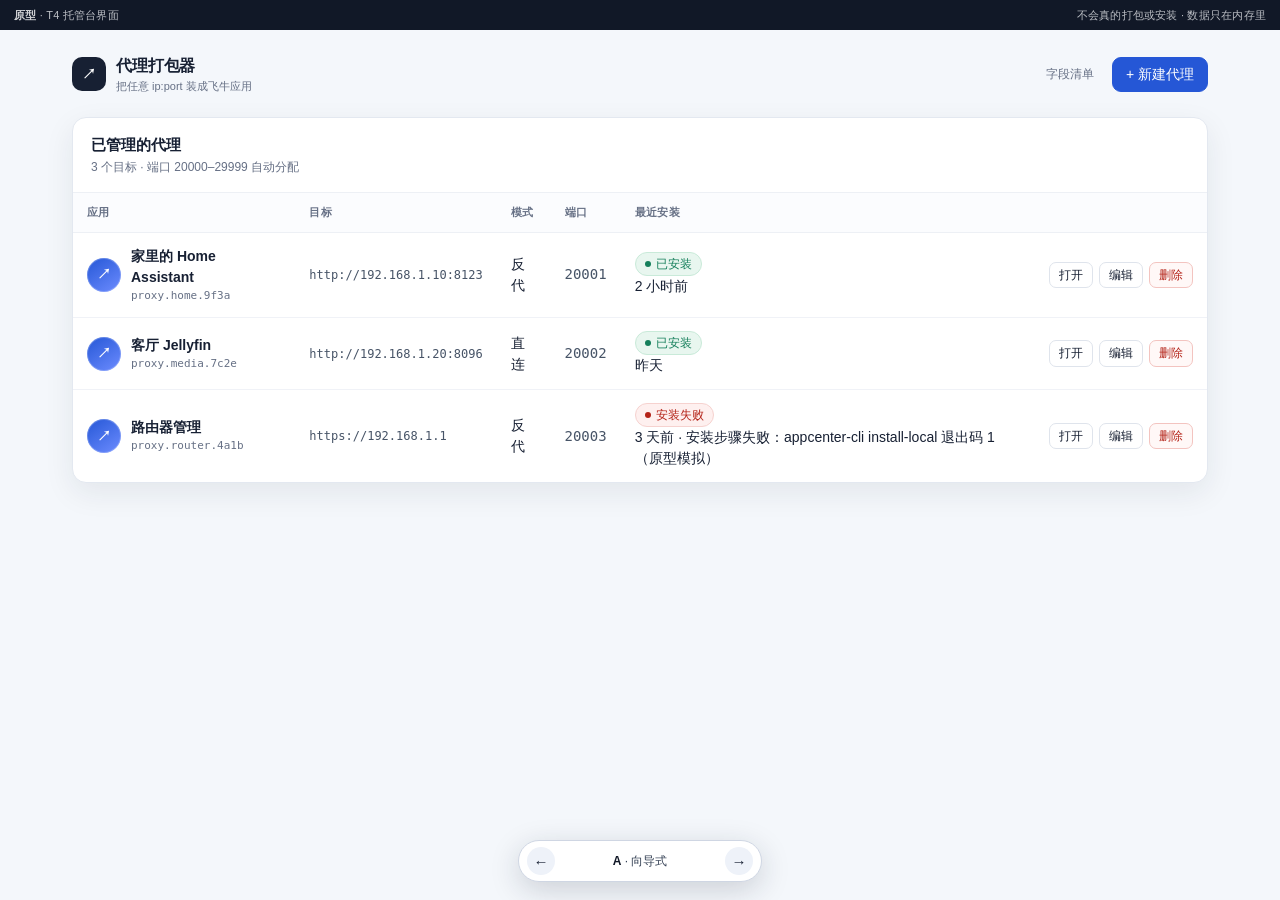
==== commit 4b8e3645: "prototype(admin-ui): record T4 decisions" ====
--- a/prototypes/t4-admin-ui/index.html
+++ b/prototypes/t4-admin-ui/index.html
@@ -759,7 +759,7 @@
       '<tr><td>端口</td><td>自动</td><td>20000–29999 自动分配，只读展示；不写 config.json。</td></tr>' +
       '<tr><td>图标</td><td>否</td><td>v1 内置默认；不支持上传。</td></tr>' +
       '<tr><td>隐藏字段</td><td>—</td><td>file_types、no_display、control.*、install_volume、逐应用超时 / 认证：v1 不暴露。</td></tr>' +
-      '<tr><td>列表</td><td>—</td><td>名称、appname、目标、模式、端口、状态、入口、操作；v1 不做实时健康检查。</td></tr>' +
+      '<tr><td>列表</td><td>—</td><td>名称、appname、目标、模式、端口、最近安装（时间 + 成功/失败/原因）、操作；v1 不做实时健康检查。</td></tr>' +
       '<tr><td>编辑</td><td>—</td><td>appname 锁定；保存 = 重新生成并重装；可另存为新应用。</td></tr>' +
       '</tbody></table>' +
       '<div class="close-row"><button type="button" class="btn" data-action="close-fields">关闭</button></div>' +
@@ -797,13 +797,14 @@
         '<header class="a-header"><div class="a-brand"><span class="a-brand-mark">↗</span><div><strong>代理打包器</strong><small>把任意 ip:port 装成飞牛应用</small></div></div>' +
         '<div class="a-actions">' + fieldsButton() + '<button type="button" class="btn primary" data-action="new">+ 新建代理</button></div></header>' +
         '<section class="a-card"><div class="a-list-head"><div><h2>已管理的代理</h2><p>' + state.list.length + ' 个目标 · 端口 20000–29999 自动分配</p></div></div>' +
-        '<table class="a-table"><thead><tr><th>应用</th><th>目标</th><th>模式</th><th>端口</th><th>状态</th><th></th></tr></thead><tbody>' +
+        '<table class="a-table"><thead><tr><th>应用</th><th>目标</th><th>模式</th><th>端口</th><th>最近安装</th><th></th></tr></thead><tbody>' +
         (state.list.length ? state.list.map(function (item) {
           return '<tr><td><div class="a-app">' + icon(34) + '<div><div class="t">' + esc(item.display_name) + '</div><div class="s mono">' + esc(item.appname) + '</div></div></div></td>' +
             '<td class="a-target mono">' + esc(item.target) + '</td>' +
             '<td>' + esc(modeLabel(item.mode)) + '</td>' +
             '<td class="a-port">' + esc(item.port) + '</td>' +
-            '<td><span class="status ' + esc(item.status) + '">' + esc(statusLabel(item.status)) + '</span></td>' +
+            '<td><span class="status ' + esc(item.status) + '">' + esc(statusLabel(item.status)) + '</span>' +
+            '<div class="s">' + esc(item.updated || '—') + (item.status === 'failed' && item.error ? ' · ' + esc(item.error) : '') + '</div></td>' +
             '<td>' + listActions(item) + '</td></tr>';
         }).join('') : '<tr><td colspan="6"><div class="empty">还没有代理。点右上角新建一个。</div></td></tr>') +
         '</tbody></table></section></div>';
@@ -864,7 +865,7 @@
       '<div class="kv"><div class="k">端口</div><div class="v mono">' + esc(item.port) + '</div></div>' +
       '<div class="kv"><div class="k">入口</div><div class="v mono">' + esc(entryUrl(item)) + '</div></div>' +
       '<div class="kv"><div class="k">allUsers</div><div class="v">' + (item.all_users ? '所有用户可见' : '仅管理员') + '</div></div>' +
-      '<div class="kv"><div class="k">最近更新</div><div class="v">' + esc(item.updated || '—') + '</div></div>' +
+      '<div class="kv"><div class="k">最近安装</div><div class="v">' + esc(item.updated || '—') + ' · ' + esc(statusLabel(item.status)) + '</div></div>' +
       '</div>' +
       '<div class="detail-actions"><button type="button" class="btn primary" data-action="edit" data-id="' + esc(item.appname) + '">编辑</button>' +
       '<button type="button" class="btn" data-action="open-entry" data-id="' + esc(item.appname) + '" ' + (item.status === 'installed' ? '' : 'disabled') + '>打开入口</button>' +
@@ -907,11 +908,12 @@
 
   function cList() {
     return '<section class="c-ledger"><div class="c-ledger-head"><strong>已管理的代理</strong><span style="font-size:11px;color:#8a8173">' + state.list.length + ' 个目标 · 端口 20000–29999</span></div>' +
-      '<table class="c-table"><thead><tr><th>应用</th><th>目标</th><th>模式</th><th>端口</th><th>状态</th><th></th></tr></thead><tbody>' +
+      '<table class="c-table"><thead><tr><th>应用</th><th>目标</th><th>模式</th><th>端口</th><th>最近安装</th><th></th></tr></thead><tbody>' +
       (state.list.length ? state.list.map(function (item) {
         return '<tr><td><div class="c-app">' + icon(28) + '<div><div class="t">' + esc(item.display_name) + '</div><div class="s mono">' + esc(item.appname) + '</div></div></div></td>' +
           '<td class="mono">' + esc(item.target) + '</td><td>' + esc(modeLabel(item.mode)) + '</td><td class="mono">' + esc(item.port) + '</td>' +
-          '<td><span class="status ' + esc(item.status) + '">' + esc(statusLabel(item.status)) + '</span></td>' +
+          '<td><span class="status ' + esc(item.status) + '">' + esc(statusLabel(item.status)) + '</span>' +
+          '<div class="s">' + esc(item.updated || '—') + (item.status === 'failed' && item.error ? ' · ' + esc(item.error) : '') + '</div></td>' +
           '<td>' + listActions(item) + '</td></tr>';
       }).join('') : '<tr><td colspan="6"><div class="empty">还没有代理。</div></td></tr>') +
       '</tbody></table></section>';
